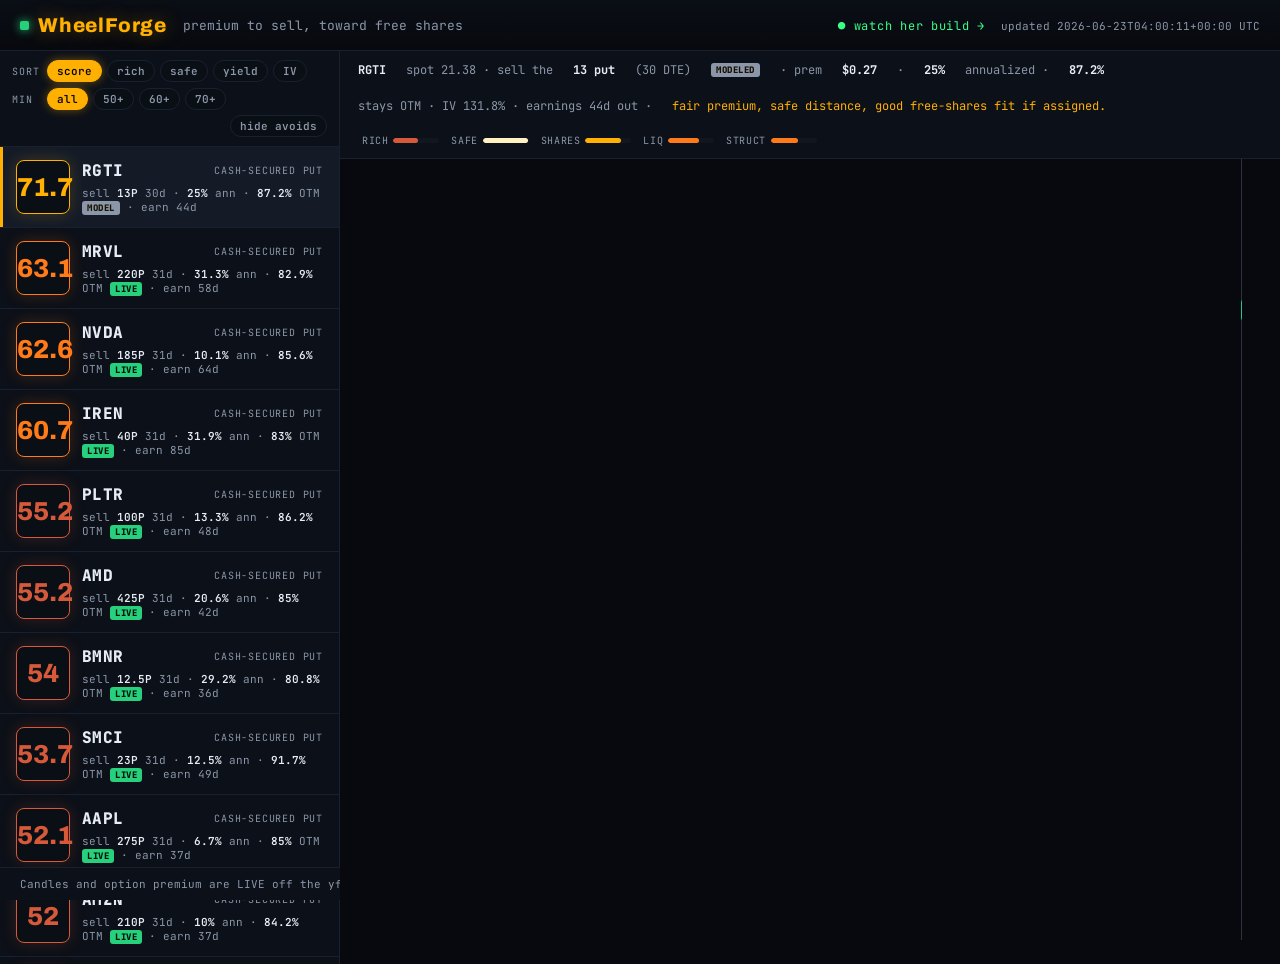
==== docs/index.html @ bb10b48d "cycle 10: interactive frontend — client-side sort/filter/hide-avoids on the WheelForge list" ====
<!DOCTYPE html>
<html lang="en">
<head>
  <meta charset="UTF-8">
  <meta name="viewport" content="width=device-width, initial-scale=1.0">
  <title>WheelForge — premium to sell, toward free shares</title>
  <link rel="preconnect" href="https://fonts.googleapis.com">
  <link rel="stylesheet" href="https://fonts.googleapis.com/css2?family=JetBrains+Mono:wght@400;600;800&family=Archivo:wght@600;800&display=swap">
  <link rel="stylesheet" href="./styles.css">
</head>
<body>
  <header class="wf-top">
    <div class="wf-brand"><span class="wf-spark"></span>WheelForge</div>
    <div class="wf-tag">premium to sell, toward free shares</div>
    <a href="./live.html" style="margin-left:auto;color:#39ff8a;text-decoration:none;font-size:12px;letter-spacing:.06em">● watch her build →</a>
    <div class="wf-meta" id="wf-meta" style="margin-left:0"></div>
  </header>

  <main class="wf-main">
    <aside class="wf-list">
      <div class="wf-controls" id="wf-controls"></div>
      <div id="wf-cards"></div>
    </aside>
    <section class="wf-stage">
      <div class="wf-readout" id="wf-readout"></div>
      <div id="wf-chart"></div>
    </section>
  </main>

  <footer class="wf-foot" id="wf-foot"></footer>

  <script src="./vendor/klinecharts/klinecharts.min.js"></script>
  <script src="./app.js"></script>
</body>
</html>
---- docs/styles.css ----
:root {
  --bg: #07090e;
  --panel: #0c1018;
  --panel-2: #11161f;
  --line: #1a212e;
  --ink: #e7edf5;
  --dim: #8b97a8;
  --up: #26d07c;
  --down: #ff5b6e;
  --amber: #ffb000;
  --hot: #ff7a18;
  --mono: 'JetBrains Mono', ui-monospace, Menlo, monospace;
  --disp: 'Archivo', system-ui, sans-serif;
}
* { box-sizing: border-box; }
html, body { margin: 0; height: 100%; background: var(--bg); color: var(--ink); font-family: var(--mono); }
body { display: flex; flex-direction: column; min-height: 100vh; }

.wf-top {
  display: flex; align-items: baseline; gap: 16px; padding: 14px 20px;
  border-bottom: 1px solid var(--line);
  background: linear-gradient(180deg, #0a0e15, var(--bg));
}
.wf-brand {
  font-family: var(--disp); font-weight: 800; font-size: 20px; letter-spacing: .04em;
  color: var(--amber); text-shadow: 0 0 18px rgba(255,176,0,.35); display: flex; align-items: center; gap: 9px;
}
.wf-spark { width: 9px; height: 9px; border-radius: 2px; background: var(--up); box-shadow: 0 0 10px var(--up); animation: pulse 2.2s infinite; }
@keyframes pulse { 0%,100%{opacity:1} 50%{opacity:.4} }
.wf-tag { color: var(--dim); font-size: 13px; }
.wf-meta { margin-left: auto; color: var(--dim); font-size: 11px; text-align: right; }

.wf-main { flex: 1 1 auto; display: grid; grid-template-columns: 340px 1fr; min-height: 0; }
.wf-list { border-right: 1px solid var(--line); overflow-y: auto; background: var(--panel); }

.wf-card {
  padding: 13px 16px; border-bottom: 1px solid var(--line); cursor: pointer;
  display: grid; grid-template-columns: auto 1fr auto; gap: 4px 12px; align-items: center;
  transition: background .12s;
}
.wf-card:hover { background: var(--panel-2); }
.wf-card.is-sel { background: #141b27; box-shadow: inset 3px 0 0 var(--amber); }
.wf-score {
  grid-row: 1 / 3; font-family: var(--disp); font-weight: 800; font-size: 26px;
  width: 54px; height: 54px; display: grid; place-items: center; border-radius: 8px;
  background: #0a0e15; border: 1px solid var(--line);
}
.wf-tk { font-weight: 800; font-size: 16px; letter-spacing: .03em; }
.wf-dir { font-size: 10px; text-transform: uppercase; letter-spacing: .08em; color: var(--dim); justify-self: end; }
.wf-sub { grid-column: 2 / 4; font-size: 11px; color: var(--dim); }
.wf-sub b { color: var(--ink); font-weight: 600; }

/* interactive controls (cycle 10) */
.wf-controls { position: sticky; top: 0; z-index: 3; background: var(--panel);
  border-bottom: 1px solid var(--line); padding: 9px 12px; display: flex; flex-direction: column; gap: 6px; }
.ctl-row { display: flex; align-items: center; gap: 5px; flex-wrap: wrap; }
.ctl-lab { font-size: 10px; text-transform: uppercase; letter-spacing: .1em; color: var(--dim); width: 30px; }
.ctl-pill { appearance: none; background: #0a0e15; border: 1px solid var(--line); color: var(--dim);
  font-family: var(--mono); font-size: 11px; font-weight: 600; padding: 3px 9px; border-radius: 999px; cursor: pointer; }
.ctl-pill:hover { color: var(--ink); border-color: #2a3744; }
.ctl-pill.on { color: var(--bg); background: var(--amber); border-color: var(--amber); box-shadow: 0 0 10px rgba(255,176,0,.4); }
.ctl-toggle { margin-left: auto; }
.ctl-toggle.on { background: var(--up); border-color: var(--up); box-shadow: 0 0 10px rgba(38,208,124,.4); }
.ctl-empty { padding: 30px 16px; color: var(--dim); font-size: 12px; text-align: center; }

/* earnings-avoid + source + factor breakdown (cycle 9) */
.wf-card.is-avoid { opacity: .62; }
.wf-card.is-avoid .wf-tk { color: var(--dim); }
.avoidtxt { color: var(--down); font-weight: 800; letter-spacing: .04em; }
.src { font-size: 9px; font-weight: 800; letter-spacing: .06em; padding: 1px 5px; border-radius: 3px; vertical-align: middle; }
.src.live { color: #04140a; background: var(--up); }
.src.model { color: #1a1200; background: var(--dim); }
.facwrap { display: inline-flex; gap: 12px; align-items: center; margin-left: 4px; flex-wrap: wrap; }
.fac { display: inline-flex; align-items: center; gap: 5px; }
.faclab { font-size: 10px; text-transform: uppercase; letter-spacing: .06em; color: var(--dim); }
.facbar { width: 46px; height: 5px; border-radius: 3px; background: #11161f; overflow: hidden; }
.facfill { display: block; height: 100%; border-radius: 3px; }

.wf-stage { position: relative; display: flex; flex-direction: column; min-width: 0; }
.wf-readout {
  padding: 11px 18px; border-bottom: 1px solid var(--line); font-size: 12px; color: var(--dim);
  display: flex; gap: 20px; flex-wrap: wrap; align-items: center; background: var(--panel);
}
.wf-readout .k { color: var(--ink); font-weight: 700; }
.wf-readout .why { color: var(--amber); }
#wf-chart { flex: 1 1 auto; min-height: 0; background: var(--bg); }

.wf-foot { padding: 9px 20px; border-top: 1px solid var(--line); color: var(--dim); font-size: 11px; background: var(--panel); }

@media (max-width: 720px) {
  .wf-main { grid-template-columns: 1fr; }
  .wf-list { max-height: 38vh; }
}
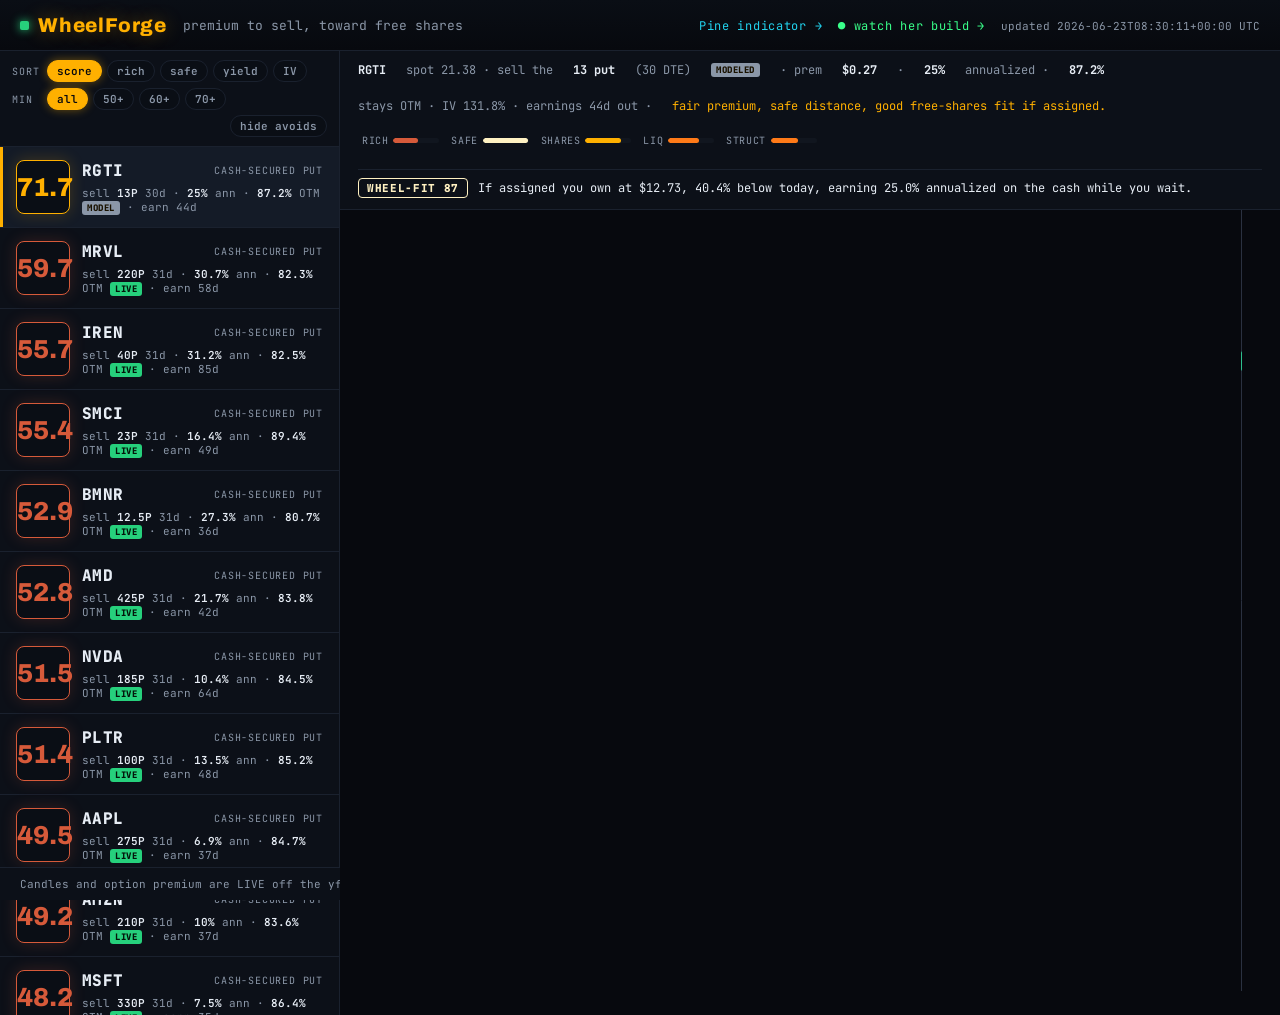
==== commit 8ed5744b: "cycle 14: companion TradingView Pine indicator (WheelForge Put Zone, v6 synthwave) + page link" ====
--- a/docs/index.html
+++ b/docs/index.html
@@ -12,7 +12,8 @@
   <header class="wf-top">
     <div class="wf-brand"><span class="wf-spark"></span>WheelForge</div>
     <div class="wf-tag">premium to sell, toward free shares</div>
-    <a href="./live.html" style="margin-left:auto;color:#39ff8a;text-decoration:none;font-size:12px;letter-spacing:.06em">● watch her build →</a>
+    <a href="https://github.com/mphinance/ember/blob/master/pine/wheelforge_put_zone.pine" style="margin-left:auto;color:#22d3ee;text-decoration:none;font-size:12px;letter-spacing:.06em">Pine indicator →</a>
+    <a href="./live.html" style="color:#39ff8a;text-decoration:none;font-size:12px;letter-spacing:.06em">● watch her build →</a>
     <div class="wf-meta" id="wf-meta" style="margin-left:0"></div>
   </header>
 
--- a/docs/styles.css
+++ b/docs/styles.css
@@ -50,6 +50,13 @@
 .wf-sub { grid-column: 2 / 4; font-size: 11px; color: var(--dim); }
 .wf-sub b { color: var(--ink); font-weight: 600; }
 
+/* free-shares read (cycle 11) */
+.fs-line { flex-basis: 100%; display: flex; align-items: center; gap: 10px; margin-top: 2px;
+  padding-top: 8px; border-top: 1px solid var(--line); }
+.fs-badge { font-size: 11px; font-weight: 800; letter-spacing: .06em; padding: 2px 8px;
+  border: 1px solid; border-radius: 4px; white-space: nowrap; }
+.fs-sum { font-size: 12px; color: var(--ink); }
+
 /* interactive controls (cycle 10) */
 .wf-controls { position: sticky; top: 0; z-index: 3; background: var(--panel);
   border-bottom: 1px solid var(--line); padding: 9px 12px; display: flex; flex-direction: column; gap: 6px; }
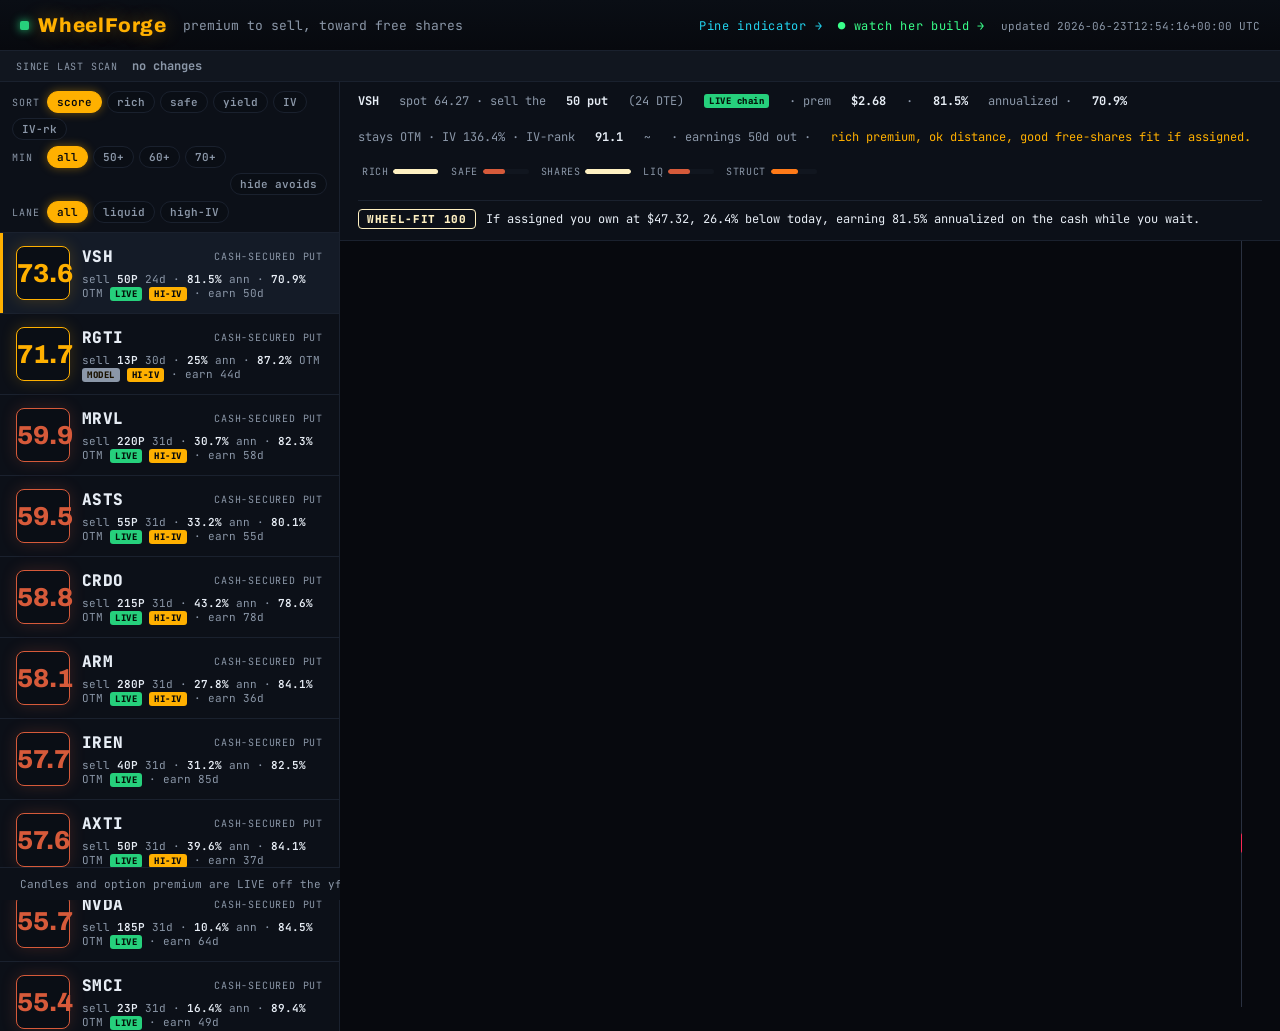
==== commit c87b4813: "cycle 18: what-changed-since-last-scan diff (new/gone/AVOID-flips/movers) from the prior scan.json" ====
--- a/docs/index.html
+++ b/docs/index.html
@@ -17,6 +17,8 @@
     <div class="wf-meta" id="wf-meta" style="margin-left:0"></div>
   </header>
 
+  <div class="wf-changes" id="wf-changes"></div>
+
   <main class="wf-main">
     <aside class="wf-list">
       <div class="wf-controls" id="wf-controls"></div>
--- a/docs/styles.css
+++ b/docs/styles.css
@@ -77,6 +77,7 @@
 .src { font-size: 9px; font-weight: 800; letter-spacing: .06em; padding: 1px 5px; border-radius: 3px; vertical-align: middle; }
 .src.live { color: #04140a; background: var(--up); }
 .src.model { color: #1a1200; background: var(--dim); }
+.src.hiv { color: #07090e; background: var(--amber); }
 .facwrap { display: inline-flex; gap: 12px; align-items: center; margin-left: 4px; flex-wrap: wrap; }
 .fac { display: inline-flex; align-items: center; gap: 5px; }
 .faclab { font-size: 10px; text-transform: uppercase; letter-spacing: .06em; color: var(--dim); }
@@ -98,3 +99,13 @@
   .wf-main { grid-template-columns: 1fr; }
   .wf-list { max-height: 38vh; }
 }
+
+.ivproxy { color: var(--dim); font-size: 11px; margin-left: 1px; cursor: help; }
+
+/* what-changed strip (cycle 18) */
+.wf-changes { padding: 7px 16px; border-bottom: 1px solid var(--line); background: var(--panel-2);
+  font-size: 12px; color: var(--dim); display: flex; gap: 14px; flex-wrap: wrap; align-items: center; }
+.chg-lab { text-transform: uppercase; letter-spacing: .08em; font-size: 10px; color: var(--dim); }
+.chg { font-weight: 700; }
+.chg.up { color: var(--up); } .chg.dn { color: var(--down); }
+.chg.new { color: var(--amber); } .chg.avoid { color: var(--down); } .chg.ok { color: var(--up); }
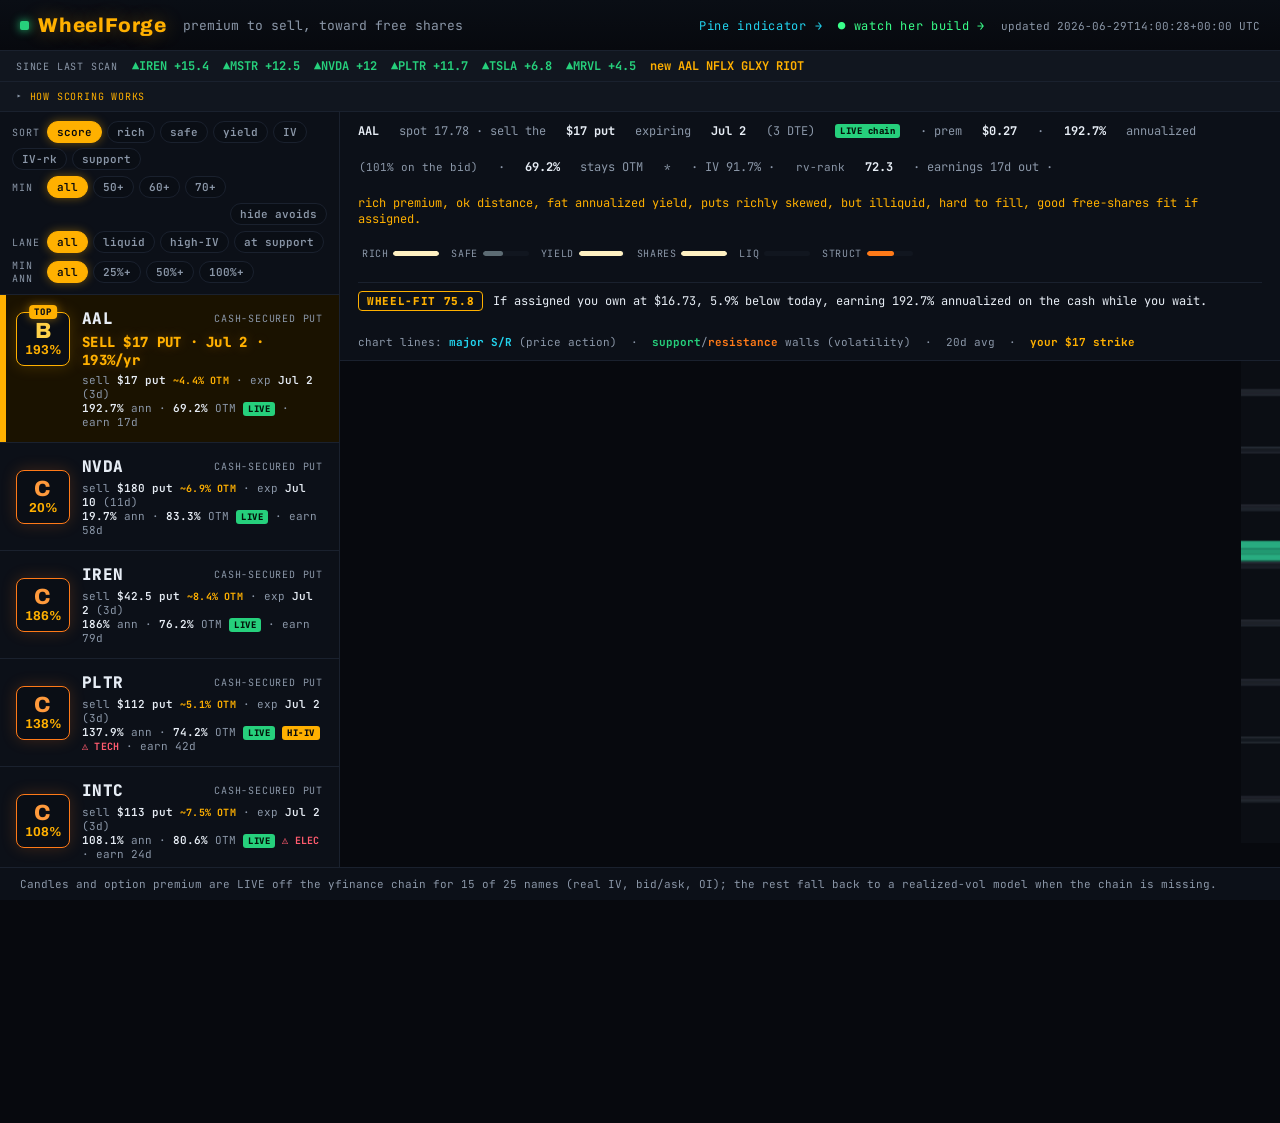
==== commit 934d5f25: "c69: a 'how scoring works' panel so the page explains its own model The board showed six factor bars" ====
--- a/docs/index.html
+++ b/docs/index.html
@@ -19,6 +19,11 @@
 
   <div class="wf-changes" id="wf-changes"></div>
 
+  <details class="wf-how" id="wf-how">
+    <summary>how scoring works</summary>
+    <div class="wf-how-body" id="wf-how-body"></div>
+  </details>
+
   <main class="wf-main">
     <aside class="wf-list">
       <div class="wf-controls" id="wf-controls"></div>
--- a/docs/styles.css
+++ b/docs/styles.css
@@ -34,21 +34,57 @@
 .wf-list { border-right: 1px solid var(--line); overflow-y: auto; background: var(--panel); }
 
 .wf-card {
+  position: relative;
   padding: 13px 16px; border-bottom: 1px solid var(--line); cursor: pointer;
   display: grid; grid-template-columns: auto 1fr auto; gap: 4px 12px; align-items: center;
   transition: background .12s;
 }
 .wf-card:hover { background: var(--panel-2); }
 .wf-card.is-sel { background: #141b27; box-shadow: inset 3px 0 0 var(--amber); }
+/* The top-ranked pick: a fatter amber rail + a faint amber wash so the best setup is
+   the first thing the eye finds, before any score is read. Rides over is-sel when both. */
+.wf-card.is-top { background: #1a1200; box-shadow: inset 6px 0 0 var(--amber); }
+.wf-card.is-top:hover { background: #211700; }
+/* TOP rides ABOVE the score tile (into the card's top padding), not below it: at the old
+   bottom:-8px it hugged the card divider and read AFTER the grade. Up top the eye reaches
+   the TOP label first, then drops to the grade letter. */
+.wf-topbadge {
+  position: absolute; left: 50%; top: -8px; transform: translateX(-50%); z-index: 3;
+  font-family: var(--mono); font-weight: 800; font-size: 9px; letter-spacing: .1em;
+  padding: 1px 5px; border-radius: 4px; color: #0a0e15; background: var(--amber);
+  box-shadow: 0 0 10px rgba(255,176,0,.5);
+}
 .wf-score {
-  grid-row: 1 / 3; font-family: var(--disp); font-weight: 800; font-size: 26px;
-  width: 54px; height: 54px; display: grid; place-items: center; border-radius: 8px;
+  position: relative;
+  grid-row: 1 / 3; font-family: var(--disp); font-weight: 800;
+  width: 54px; height: 54px; border-radius: 8px;
+  display: flex; flex-direction: column; align-items: center; justify-content: center; gap: 2px;
   background: #0a0e15; border: 1px solid var(--line);
 }
+/* The letter grade LEADS inside the score tile (heat-colored, big) and the raw number
+   confirms below it, so the board reads A/B/C at a glance before the eye decodes a digit. */
+.wf-grade {
+  font-family: var(--disp); font-weight: 800; font-size: 22px; line-height: 1;
+  letter-spacing: .02em;
+}
+.wf-num { font-family: var(--disp); font-weight: 700; font-size: 14px; line-height: 1; color: var(--dim); }
+/* The yield is the trade number, so it reads amber under the grade (the raw score lives in the tooltip). */
+.wf-num.yield { color: var(--amber); font-size: 13px; }
+.wf-grade.grade-A { color: #7dffb0; }
+.wf-grade.grade-B { color: #ffd24a; }
+.wf-grade.grade-C { color: #ff9a3c; }
+.wf-grade.grade-D { color: #ff6b4a; }
+.wf-grade.grade-F { color: #ff5b6e; }
+.wf-card.is-avoid .wf-grade { opacity: .85; }
 .wf-tk { font-weight: 800; font-size: 16px; letter-spacing: .03em; }
 .wf-dir { font-size: 10px; text-transform: uppercase; letter-spacing: .08em; color: var(--dim); justify-self: end; }
+.wf-topline { grid-column: 2 / 4; font-size: 14px; font-weight: 800; color: var(--amber); letter-spacing: .02em; text-shadow: 0 0 12px rgba(255,176,0,.3); }
 .wf-sub { grid-column: 2 / 4; font-size: 11px; color: var(--dim); }
 .wf-sub b { color: var(--ink); font-weight: 600; }
+.otm { color: var(--amber); font-weight: 700; font-size: 10px; letter-spacing: .02em; }
+.floor { color: var(--up); font-weight: 700; font-size: 10px; letter-spacing: .02em; }
+/* capital-concentration: a fine setup that doubles up an already-owned sector (cycle 44) */
+.crowd { color: var(--down); font-weight: 700; font-size: 10px; letter-spacing: .02em; cursor: help; }
 
 /* free-shares read (cycle 11) */
 .fs-line { flex-basis: 100%; display: flex; align-items: center; gap: 10px; margin-top: 2px;
@@ -56,6 +92,15 @@
 .fs-badge { font-size: 11px; font-weight: 800; letter-spacing: .06em; padding: 2px 8px;
   border: 1px solid; border-radius: 4px; white-space: nowrap; }
 .fs-sum { font-size: 12px; color: var(--ink); }
+
+/* DTE yield ladder (cycle 34): the candidate weeklies ranked by annualized RoC. */
+.dte-ladder { flex-basis: 100%; font-size: 11px; color: var(--dim); margin-top: 4px;
+  display: flex; align-items: center; gap: 8px; flex-wrap: wrap; }
+.dl-lab { text-transform: uppercase; letter-spacing: .1em; font-size: 10px; }
+.rung { padding: 1px 7px; border: 1px solid var(--line); border-radius: 4px; white-space: nowrap; cursor: help; }
+.rung b { color: var(--ink); font-weight: 700; }
+.rung.on { border-color: #ffb000; color: #ffb000; }
+.rung.on b { color: #ffb000; }
 
 /* interactive controls (cycle 10) */
 .wf-controls { position: sticky; top: 0; z-index: 3; background: var(--panel);
@@ -68,6 +113,7 @@
 .ctl-pill.on { color: var(--bg); background: var(--amber); border-color: var(--amber); box-shadow: 0 0 10px rgba(255,176,0,.4); }
 .ctl-toggle { margin-left: auto; }
 .ctl-toggle.on { background: var(--up); border-color: var(--up); box-shadow: 0 0 10px rgba(38,208,124,.4); }
+.ctl-floor.on { color: var(--bg); background: var(--up); border-color: var(--up); box-shadow: 0 0 10px rgba(38,208,124,.4); }
 .ctl-empty { padding: 30px 16px; color: var(--dim); font-size: 12px; text-align: center; }
 
 /* earnings-avoid + source + factor breakdown (cycle 9) */
@@ -83,6 +129,9 @@
 .faclab { font-size: 10px; text-transform: uppercase; letter-spacing: .06em; color: var(--dim); }
 .facbar { width: 46px; height: 5px; border-radius: 3px; background: #11161f; overflow: hidden; }
 .facfill { display: block; height: 100%; border-radius: 3px; }
+/* modeled (no live chain) richness: dim the fill + label so it does not read as measured */
+.fac-assumed .facfill { opacity: .4; }
+.fac-assumed .faclab { opacity: .7; }
 
 .wf-stage { position: relative; display: flex; flex-direction: column; min-width: 0; }
 .wf-readout {
@@ -96,8 +145,14 @@
 .wf-foot { padding: 9px 20px; border-top: 1px solid var(--line); color: var(--dim); font-size: 11px; background: var(--panel); }
 
 @media (max-width: 720px) {
-  .wf-main { grid-template-columns: 1fr; }
-  .wf-list { max-height: 38vh; }
+  /* Flex column, not grid: a grid auto-row lets the scrollable list collapse to
+     0 height when the chart side is tall, which hid the whole ranked list on
+     phones. Flex with an explicit min/max keeps the list on screen and scrollable. */
+  .wf-main { display: flex; flex-direction: column; }
+  .wf-list { flex: 0 0 auto; min-height: 210px; max-height: 46vh;
+    border-right: none; border-bottom: 1px solid var(--line); }
+  .wf-stage { flex: 1 1 auto; min-height: 0; }
+  #wf-chart { min-height: 300px; }
 }
 
 .ivproxy { color: var(--dim); font-size: 11px; margin-left: 1px; cursor: help; }
@@ -109,3 +164,21 @@
 .chg { font-weight: 700; }
 .chg.up { color: var(--up); } .chg.dn { color: var(--down); }
 .chg.new { color: var(--amber); } .chg.avoid { color: var(--down); } .chg.ok { color: var(--up); }
+
+.chart-key { flex-basis: 100%; font-size: 11px; color: var(--dim); margin-top: 4px; }
+.chart-key b { font-weight: 700; }
+
+/* "how scoring works" explainer (cycle 69) — what the numbers MEAN, collapsed by default */
+.wf-how { border-bottom: 1px solid var(--line); background: var(--panel-2); }
+.wf-how > summary { padding: 8px 16px; cursor: pointer; color: var(--amber);
+  letter-spacing: .08em; text-transform: uppercase; font-size: 10px; list-style: none; }
+.wf-how > summary::-webkit-details-marker { display: none; }
+.wf-how > summary::before { content: '\25B8\00a0'; color: var(--dim); }
+.wf-how[open] > summary::before { content: '\25BE\00a0'; }
+.wf-how-body { padding: 2px 18px 14px; color: var(--dim); font-size: 12px; line-height: 1.55; max-width: 920px; }
+.wf-how-body p { margin: 8px 0; }
+.wf-how-body b { color: var(--ink); font-weight: 700; }
+.how-facs { margin: 8px 0; padding-left: 18px; }
+.how-facs li { margin: 3px 0; }
+.how-facs li b { color: var(--amber); }
+.how-veto b { color: var(--down); }
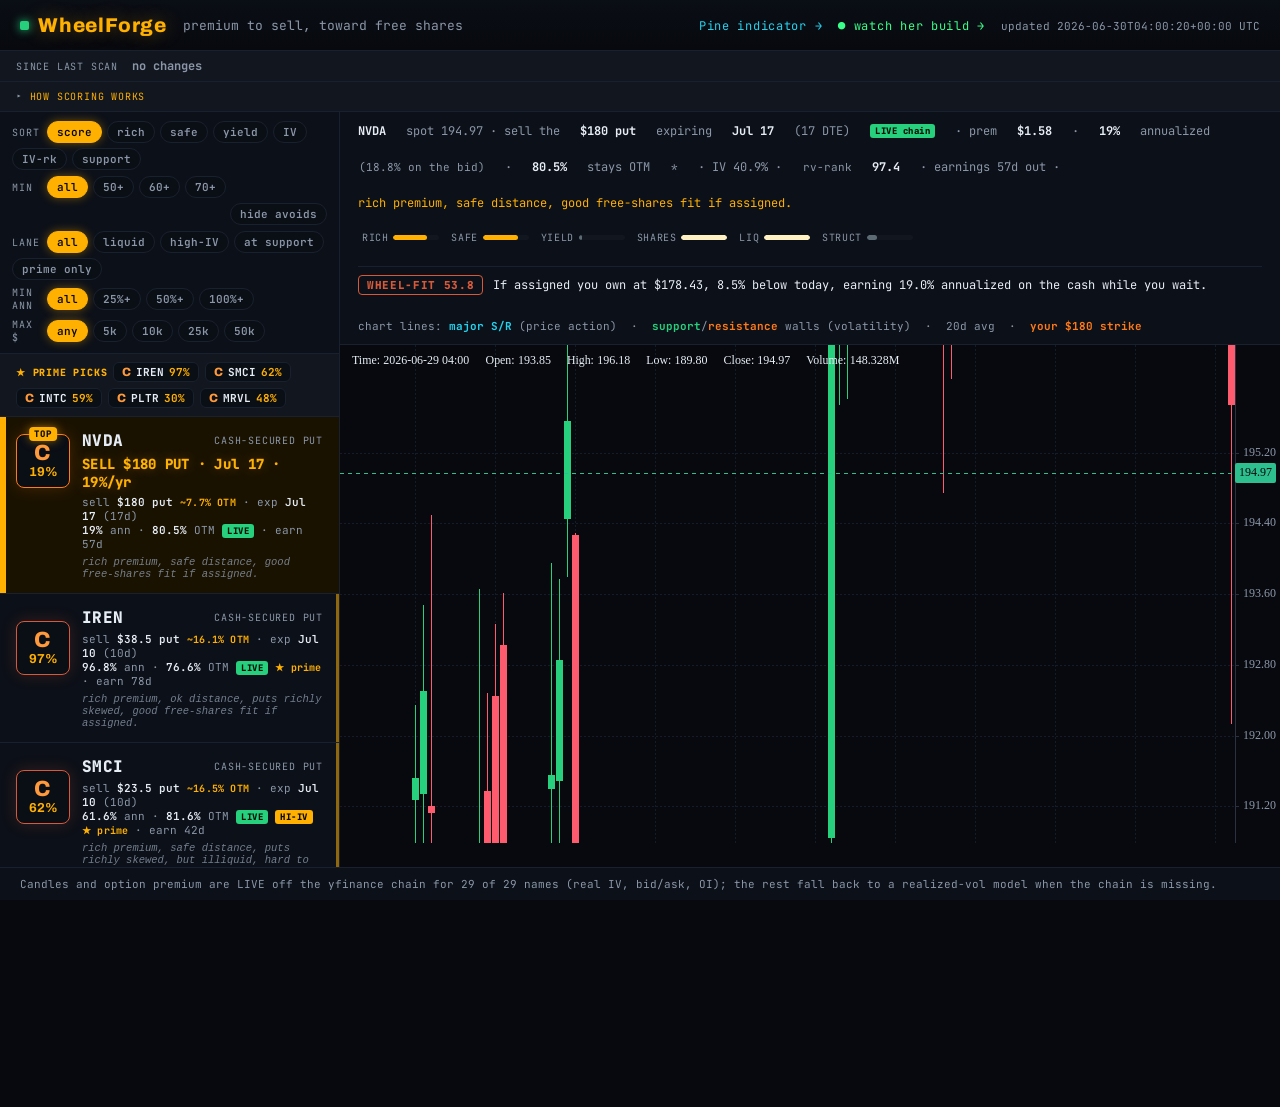
==== commit e248f8b7: "c75: Prime Picks strip — today's standouts that compromise on nothing A highlighted best-of band abo" ====
--- a/docs/index.html
+++ b/docs/index.html
@@ -27,6 +27,7 @@
   <main class="wf-main">
     <aside class="wf-list">
       <div class="wf-controls" id="wf-controls"></div>
+      <div class="wf-prime" id="wf-prime"></div>
       <div id="wf-cards"></div>
     </aside>
     <section class="wf-stage">
--- a/docs/styles.css
+++ b/docs/styles.css
@@ -81,10 +81,15 @@
 .wf-topline { grid-column: 2 / 4; font-size: 14px; font-weight: 800; color: var(--amber); letter-spacing: .02em; text-shadow: 0 0 12px rgba(255,176,0,.3); }
 .wf-sub { grid-column: 2 / 4; font-size: 11px; color: var(--dim); }
 .wf-sub b { color: var(--ink); font-weight: 600; }
+/* The per-card plain-English "why": the read behind the numbers, in his terms. Muted and
+   italic so it reads as a caption under the trade line, never competing with the score. */
+.wf-why { grid-column: 2 / 4; font-size: 10.5px; font-style: italic; color: var(--dim); opacity: .82; margin-top: 1px; }
 .otm { color: var(--amber); font-weight: 700; font-size: 10px; letter-spacing: .02em; }
 .floor { color: var(--up); font-weight: 700; font-size: 10px; letter-spacing: .02em; }
 /* capital-concentration: a fine setup that doubles up an already-owned sector (cycle 44) */
 .crowd { color: var(--down); font-weight: 700; font-size: 10px; letter-spacing: .02em; cursor: help; }
+/* strike-level liquidity: the chosen strike sits on a thin open-interest line (cycle 71) */
+.thin { color: var(--amber); font-weight: 700; font-size: 10px; letter-spacing: .02em; cursor: help; }
 
 /* free-shares read (cycle 11) */
 .fs-line { flex-basis: 100%; display: flex; align-items: center; gap: 10px; margin-top: 2px;
@@ -165,6 +170,27 @@
 .chg.up { color: var(--up); } .chg.dn { color: var(--down); }
 .chg.new { color: var(--amber); } .chg.avoid { color: var(--down); } .chg.ok { color: var(--up); }
 
+/* "Prime Picks" standouts strip (cycle 75): a short best-of band above the full list,
+   today's standouts (quality + yield + discipline, all at once). Hidden when none clear it. */
+.wf-prime { padding: 8px 16px; border-bottom: 1px solid var(--line); background: var(--panel-2);
+  display: flex; flex-wrap: wrap; gap: 6px; align-items: center; }
+.prime-lab { text-transform: uppercase; letter-spacing: .08em; font-size: 10px; font-weight: 800;
+  color: var(--amber); cursor: help; }
+.prime-chip { appearance: none; cursor: pointer; background: #0a0e15; border: 1px solid var(--line);
+  color: var(--ink); border-radius: 6px; padding: 2px 8px; font-family: var(--mono); font-size: 11px;
+  font-weight: 700; display: inline-flex; align-items: center; gap: 5px; transition: border-color .12s; }
+.prime-chip:hover { border-color: var(--amber); box-shadow: 0 0 8px rgba(255,176,0,.35); }
+.pc-grade { font-family: var(--disp); font-weight: 800; font-size: 12px; }
+.pc-grade.grade-A { color: #7dffb0; } .pc-grade.grade-B { color: #ffd24a; }
+.pc-grade.grade-C { color: #ff9a3c; } .pc-grade.grade-D { color: #ff6b4a; }
+.pc-grade.grade-F { color: #ff5b6e; }
+.pc-ann { color: var(--amber); }
+/* per-card prime marker: a faint amber right-rail so a standout reads while scrolling the
+   full board, without fighting the is-top amber left-rail. */
+.wf-card.is-prime { box-shadow: inset -3px 0 0 rgba(255,176,0,.55); }
+.wf-card.is-prime.is-top { box-shadow: inset 6px 0 0 var(--amber), inset -3px 0 0 rgba(255,176,0,.55); }
+.prime { color: var(--amber); font-weight: 700; font-size: 10px; letter-spacing: .02em; cursor: help; }
+
 .chart-key { flex-basis: 100%; font-size: 11px; color: var(--dim); margin-top: 4px; }
 .chart-key b { font-weight: 700; }
 
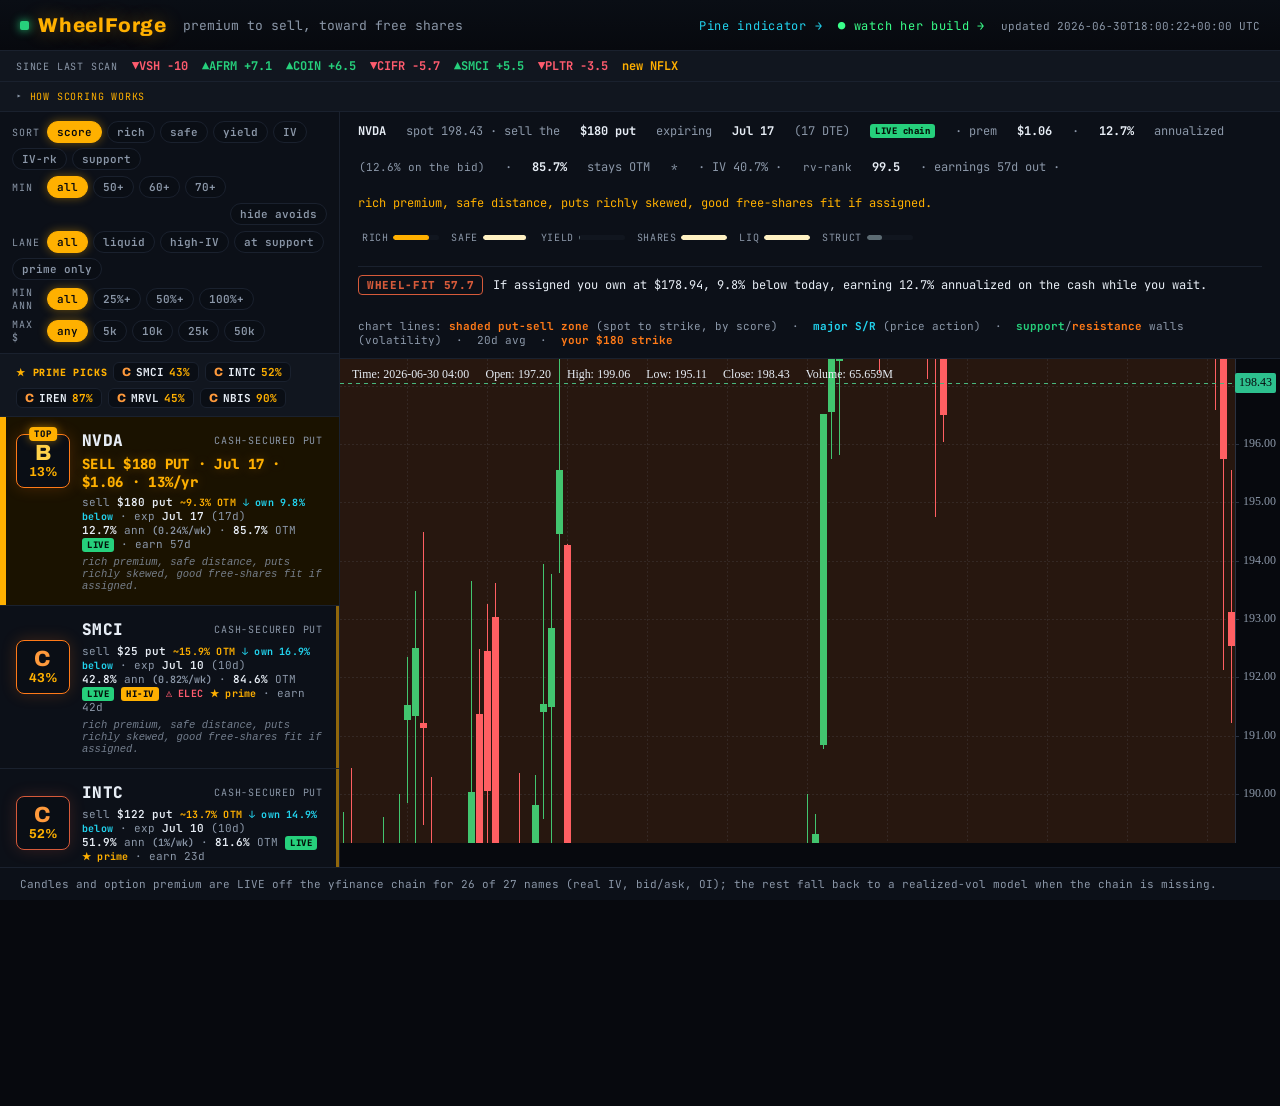
==== commit 9154cf4e: "c82: surface the forward results record on the page track_record() has graded WheelForge's own forwa" ====
--- a/docs/index.html
+++ b/docs/index.html
@@ -18,6 +18,7 @@
   </header>
 
   <div class="wf-changes" id="wf-changes"></div>
+  <div class="wf-record" id="wf-record"></div>
 
   <details class="wf-how" id="wf-how">
     <summary>how scoring works</summary>
--- a/docs/styles.css
+++ b/docs/styles.css
@@ -86,10 +86,16 @@
 .wf-why { grid-column: 2 / 4; font-size: 10.5px; font-style: italic; color: var(--dim); opacity: .82; margin-top: 1px; }
 .otm { color: var(--amber); font-weight: 700; font-size: 10px; letter-spacing: .02em; }
 .floor { color: var(--up); font-weight: 700; font-size: 10px; letter-spacing: .02em; }
+/* weekly yield: his per-order screen ("1%/wk"), muted next to the annualized headline (cycle 77) */
+.wk { color: var(--dim); font-size: 10px; font-weight: 600; cursor: help; }
 /* capital-concentration: a fine setup that doubles up an already-owned sector (cycle 44) */
 .crowd { color: var(--down); font-weight: 700; font-size: 10px; letter-spacing: .02em; cursor: help; }
 /* strike-level liquidity: the chosen strike sits on a thin open-interest line (cycle 71) */
 .thin { color: var(--amber); font-weight: 700; font-size: 10px; letter-spacing: .02em; cursor: help; }
+/* earnings could not be confirmed: the hard AVOID gate had no date to check (cycle 78) */
+.earnunk { color: var(--down); font-weight: 700; font-size: 10px; letter-spacing: .02em; cursor: help; }
+/* free-shares fit: assignment lands a cost basis below today on a name he wants (cycle 79) */
+.basis { color: #22d3ee; font-weight: 700; font-size: 10px; letter-spacing: .02em; cursor: help; }
 
 /* free-shares read (cycle 11) */
 .fs-line { flex-basis: 100%; display: flex; align-items: center; gap: 10px; margin-top: 2px;
@@ -169,6 +175,14 @@
 .chg { font-weight: 700; }
 .chg.up { color: var(--up); } .chg.dn { color: var(--down); }
 .chg.new { color: var(--amber); } .chg.avoid { color: var(--down); } .chg.ok { color: var(--up); }
+
+/* forward results scorecard strip (cycle 82): actual hit rate vs predicted, the proof. */
+.wf-record { padding: 7px 16px; border-bottom: 1px solid var(--line); background: var(--panel-2);
+  font-size: 12px; color: var(--dim); display: flex; gap: 14px; flex-wrap: wrap; align-items: center; }
+.rec-lab { text-transform: uppercase; letter-spacing: .08em; font-size: 10px; color: var(--dim); }
+.rec { font-weight: 700; color: var(--ink); }
+.rec.beat { color: var(--up); } .rec.miss { color: var(--down); }
+.rec.dim { color: var(--dim); font-weight: 400; }
 
 /* "Prime Picks" standouts strip (cycle 75): a short best-of band above the full list,
    today's standouts (quality + yield + discipline, all at once). Hidden when none clear it. */
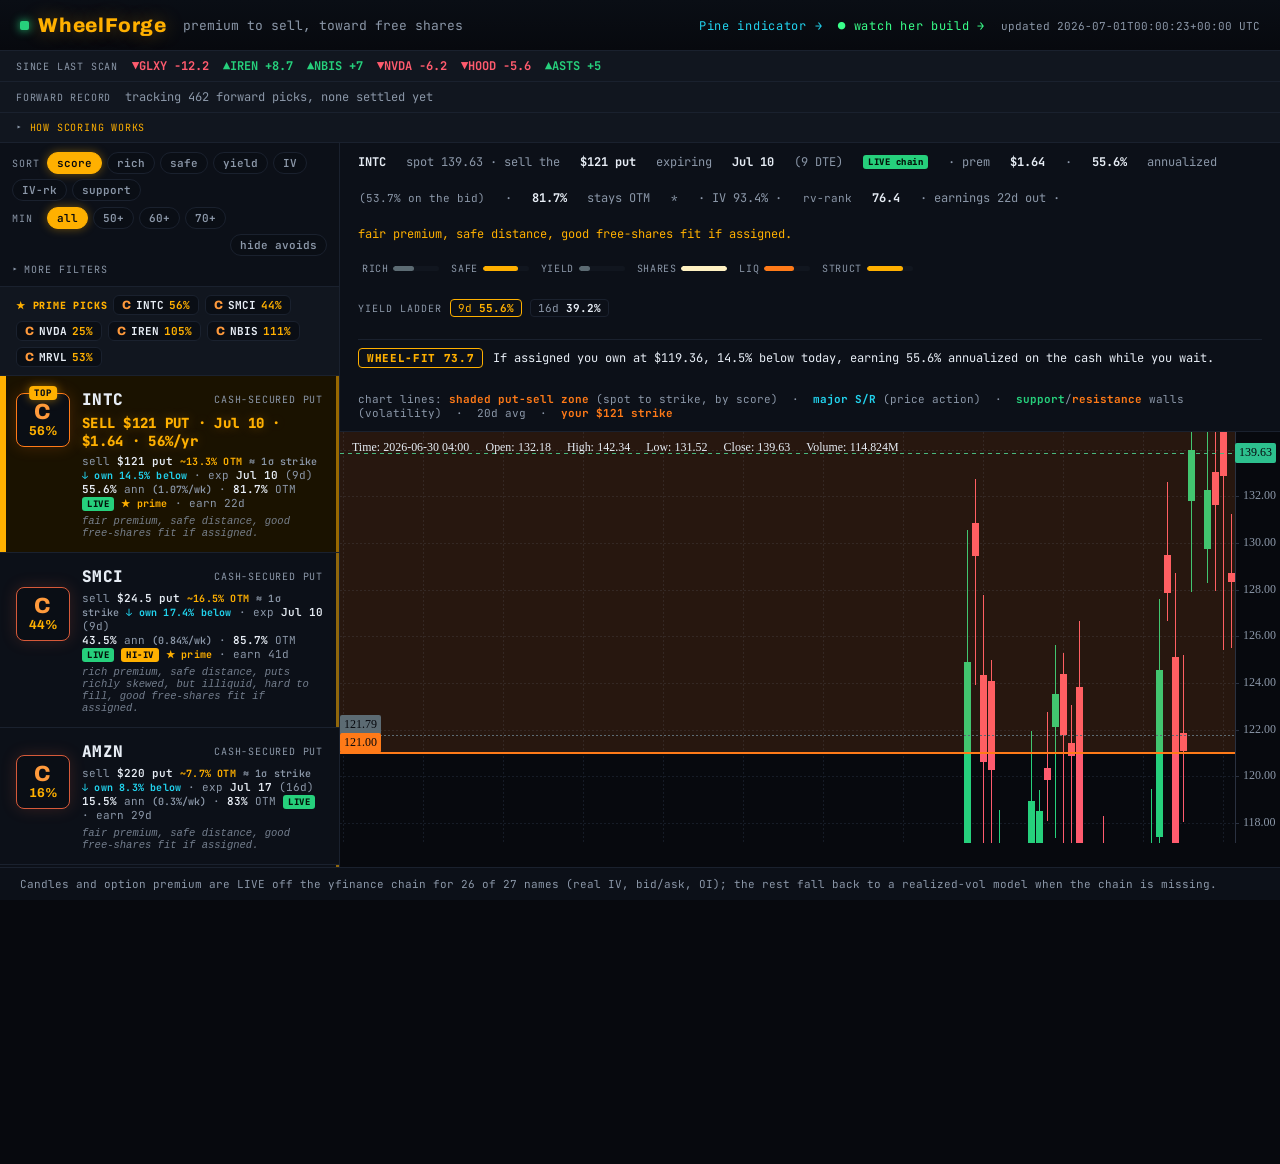
==== commit 0a040d51: "c85: market-regime banner from the VIX term structure A non-blocking read of the whole tape (calm / " ====
--- a/docs/index.html
+++ b/docs/index.html
@@ -17,6 +17,7 @@
     <div class="wf-meta" id="wf-meta" style="margin-left:0"></div>
   </header>
 
+  <div class="wf-regime" id="wf-regime"></div>
   <div class="wf-changes" id="wf-changes"></div>
   <div class="wf-record" id="wf-record"></div>
 
--- a/docs/styles.css
+++ b/docs/styles.css
@@ -86,6 +86,9 @@
 .wf-why { grid-column: 2 / 4; font-size: 10.5px; font-style: italic; color: var(--dim); opacity: .82; margin-top: 1px; }
 .otm { color: var(--amber); font-weight: 700; font-size: 10px; letter-spacing: .02em; }
 .floor { color: var(--up); font-weight: 700; font-size: 10px; letter-spacing: .02em; }
+/* strike provenance: no tested floor survived the gate, so it is the ~1 sigma statistical
+   fallback, not a price-action level. Muted on purpose so a real support badge still leads (cycle 84) */
+.statk { color: var(--dim); font-weight: 600; font-size: 10px; letter-spacing: .02em; cursor: help; }
 /* weekly yield: his per-order screen ("1%/wk"), muted next to the annualized headline (cycle 77) */
 .wk { color: var(--dim); font-size: 10px; font-weight: 600; cursor: help; }
 /* capital-concentration: a fine setup that doubles up an already-owned sector (cycle 44) */
@@ -126,6 +129,14 @@
 .ctl-toggle.on { background: var(--up); border-color: var(--up); box-shadow: 0 0 10px rgba(38,208,124,.4); }
 .ctl-floor.on { color: var(--bg); background: var(--up); border-color: var(--up); box-shadow: 0 0 10px rgba(38,208,124,.4); }
 .ctl-empty { padding: 30px 16px; color: var(--dim); font-size: 12px; text-align: center; }
+/* "more filters" disclosure (cycle 83): tuck the secondary screens away so the
+   #1 pick's headline is the first thing the eye reaches, not the sixth. */
+.ctl-more { display: flex; flex-direction: column; gap: 6px; }
+.ctl-more-sum { width: auto; cursor: pointer; list-style: none; user-select: none; padding: 1px 0; }
+.ctl-more-sum::-webkit-details-marker { display: none; }
+.ctl-more-sum::before { content: '\25B8'; display: inline-block; margin-right: 5px; transition: transform .12s; }
+.ctl-more[open] > .ctl-more-sum::before { transform: rotate(90deg); }
+.ctl-more-sum:hover { color: var(--ink); }
 
 /* earnings-avoid + source + factor breakdown (cycle 9) */
 .wf-card.is-avoid { opacity: .62; }
@@ -175,6 +186,22 @@
 .chg { font-weight: 700; }
 .chg.up { color: var(--up); } .chg.dn { color: var(--down); }
 .chg.new { color: var(--amber); } .chg.avoid { color: var(--down); } .chg.ok { color: var(--up); }
+
+/* market-regime banner (cycle 85): a non-blocking read of the whole tape from the VIX
+   term structure. NEVER gates a score; one glance at the backdrop before he sells. */
+.wf-regime { padding: 7px 16px; border-bottom: 1px solid var(--line); background: var(--panel-2);
+  font-size: 12px; color: var(--dim); display: flex; gap: 12px; flex-wrap: wrap; align-items: center;
+  border-left: 4px solid var(--dim); }
+.wf-regime.reg-calm { border-left-color: var(--up); }
+.wf-regime.reg-normal { border-left-color: var(--cyan, #22d3ee); }
+.wf-regime.reg-stressed { border-left-color: var(--down); }
+.reg-badge { text-transform: uppercase; letter-spacing: .08em; font-size: 10px; font-weight: 800;
+  padding: 2px 7px; border-radius: 3px; color: #05070c; }
+.reg-calm .reg-badge { background: var(--up); }
+.reg-normal .reg-badge { background: var(--cyan, #22d3ee); }
+.reg-stressed .reg-badge { background: var(--down); }
+.reg-note { color: var(--ink); }
+.reg-nums { color: var(--dim); font-variant-numeric: tabular-nums; margin-left: auto; }
 
 /* forward results scorecard strip (cycle 82): actual hit rate vs predicted, the proof. */
 .wf-record { padding: 7px 16px; border-bottom: 1px solid var(--line); background: var(--panel-2);
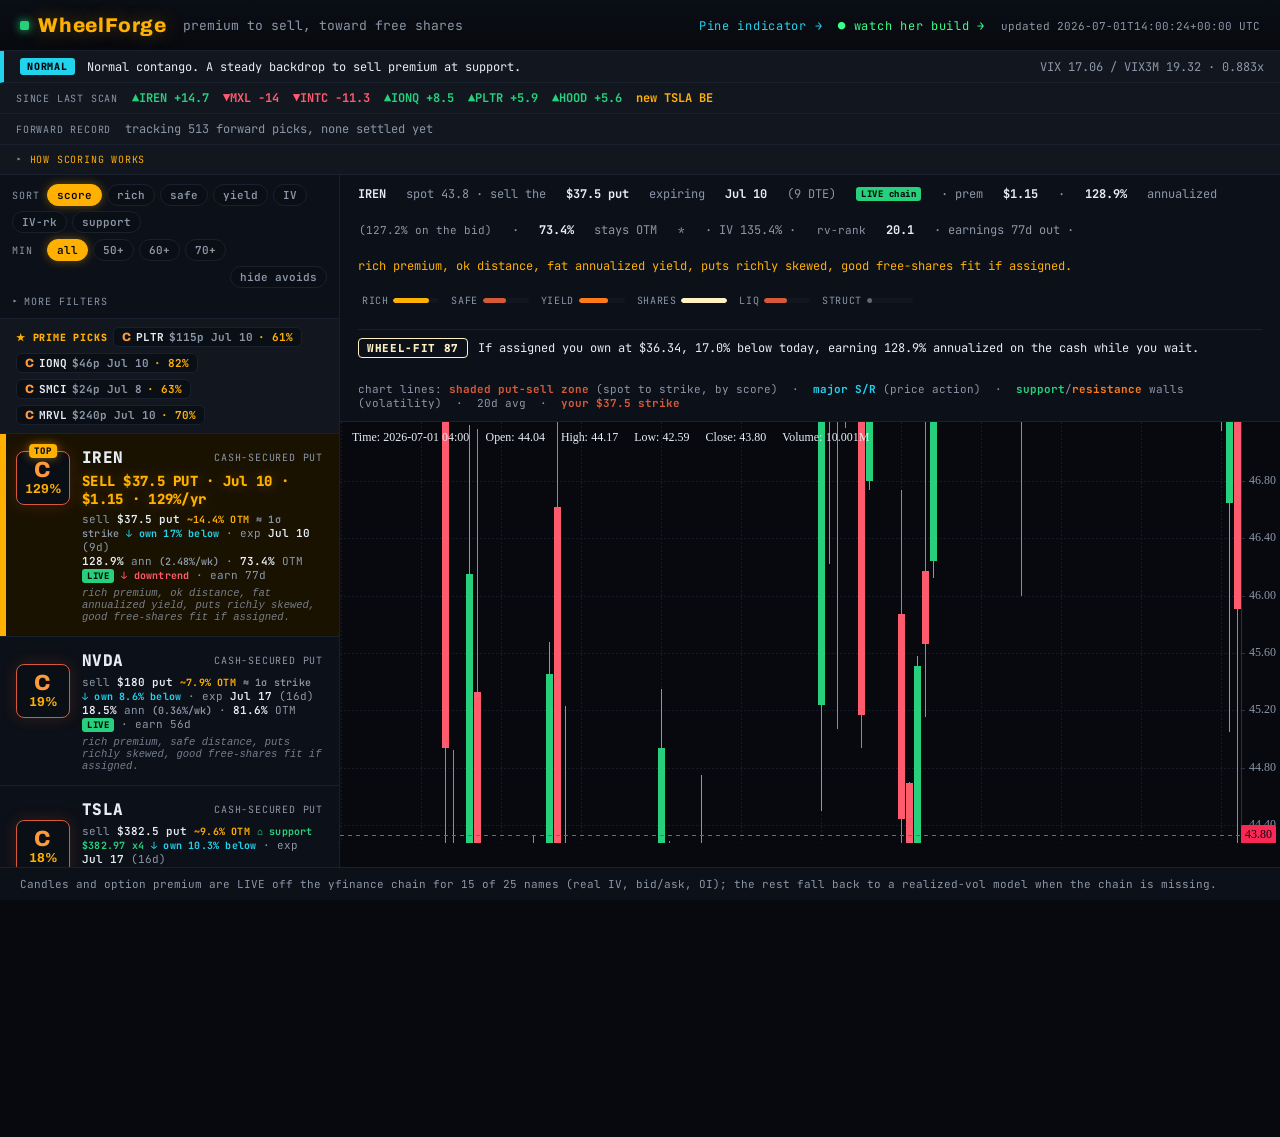
==== commit a6ed3039: "c92: hard red board-integrity banner when the yields are modeled, not real bids The live scan was 25" ====
--- a/docs/index.html
+++ b/docs/index.html
@@ -17,6 +17,7 @@
     <div class="wf-meta" id="wf-meta" style="margin-left:0"></div>
   </header>
 
+  <div class="wf-liverate" id="wf-liverate"></div>
   <div class="wf-regime" id="wf-regime"></div>
   <div class="wf-changes" id="wf-changes"></div>
   <div class="wf-record" id="wf-record"></div>
--- a/docs/styles.css
+++ b/docs/styles.css
@@ -95,10 +95,21 @@
 .crowd { color: var(--down); font-weight: 700; font-size: 10px; letter-spacing: .02em; cursor: help; }
 /* strike-level liquidity: the chosen strike sits on a thin open-interest line (cycle 71) */
 .thin { color: var(--amber); font-weight: 700; font-size: 10px; letter-spacing: .02em; cursor: help; }
+/* tradeability: the chosen strike's bid/ask spread is wide, so mid-priced yield overstates fill (cycle 86) */
+.wide { color: var(--amber); font-weight: 700; font-size: 10px; letter-spacing: .02em; cursor: help; }
 /* earnings could not be confirmed: the hard AVOID gate had no date to check (cycle 78) */
 .earnunk { color: var(--down); font-weight: 700; font-size: 10px; letter-spacing: .02em; cursor: help; }
+/* earnings clears this expiry but lands in the next weekly-roll window: warn, not veto (cycle 87) */
+.nextearn { color: var(--amber); font-weight: 700; font-size: 10px; letter-spacing: .02em; cursor: help; }
+/* stock goes ex-dividend inside the window: gaps down on the ex-date, can push a put ITM (cycle 90) */
+.exdiv { color: var(--amber); font-weight: 700; font-size: 10px; letter-spacing: .02em; cursor: help; }
 /* free-shares fit: assignment lands a cost basis below today on a name he wants (cycle 79) */
 .basis { color: #22d3ee; font-weight: 700; font-size: 10px; letter-spacing: .02em; cursor: help; }
+/* price-action pattern read off the OHLCV: the one chart shape that changes a put-sell call (cycle 88) */
+.pat { font-weight: 700; font-size: 10px; letter-spacing: .02em; cursor: help; }
+.pat-good { color: var(--up); }
+.pat-avoid { color: var(--down); }
+.pat-neutral { color: var(--dim); }
 
 /* free-shares read (cycle 11) */
 .fs-line { flex-basis: 100%; display: flex; align-items: center; gap: 10px; margin-top: 2px;
@@ -187,6 +198,17 @@
 .chg.up { color: var(--up); } .chg.dn { color: var(--down); }
 .chg.new { color: var(--amber); } .chg.avoid { color: var(--down); } .chg.ok { color: var(--up); }
 
+/* board-integrity banner (cycle 92): a HARD red warning when most picks are priced off a
+   Black-Scholes model instead of a live tradeable bid. Louder than the regime bar on purpose
+   (a filled red wash, not a left rail): it means the yields below are estimates, not fills. */
+.wf-liverate { padding: 8px 16px; border-bottom: 1px solid var(--line);
+  background: rgba(255, 77, 79, 0.14); border-left: 4px solid var(--down);
+  font-size: 12px; color: var(--ink); display: flex; gap: 10px; flex-wrap: wrap; align-items: center; }
+.lr-badge { text-transform: uppercase; letter-spacing: .08em; font-size: 10px; font-weight: 800;
+  padding: 2px 7px; border-radius: 3px; color: #05070c; background: var(--down); }
+.lr-note { color: var(--ink); }
+.lr-note b { color: var(--down); font-variant-numeric: tabular-nums; }
+
 /* market-regime banner (cycle 85): a non-blocking read of the whole tape from the VIX
    term structure. NEVER gates a score; one glance at the backdrop before he sells. */
 .wf-regime { padding: 7px 16px; border-bottom: 1px solid var(--line); background: var(--panel-2);
@@ -225,6 +247,7 @@
 .pc-grade.grade-A { color: #7dffb0; } .pc-grade.grade-B { color: #ffd24a; }
 .pc-grade.grade-C { color: #ff9a3c; } .pc-grade.grade-D { color: #ff6b4a; }
 .pc-grade.grade-F { color: #ff5b6e; }
+.pc-trade { color: var(--dim); font-weight: 700; }
 .pc-ann { color: var(--amber); }
 /* per-card prime marker: a faint amber right-rail so a standout reads while scrolling the
    full board, without fighting the is-top amber left-rail. */
